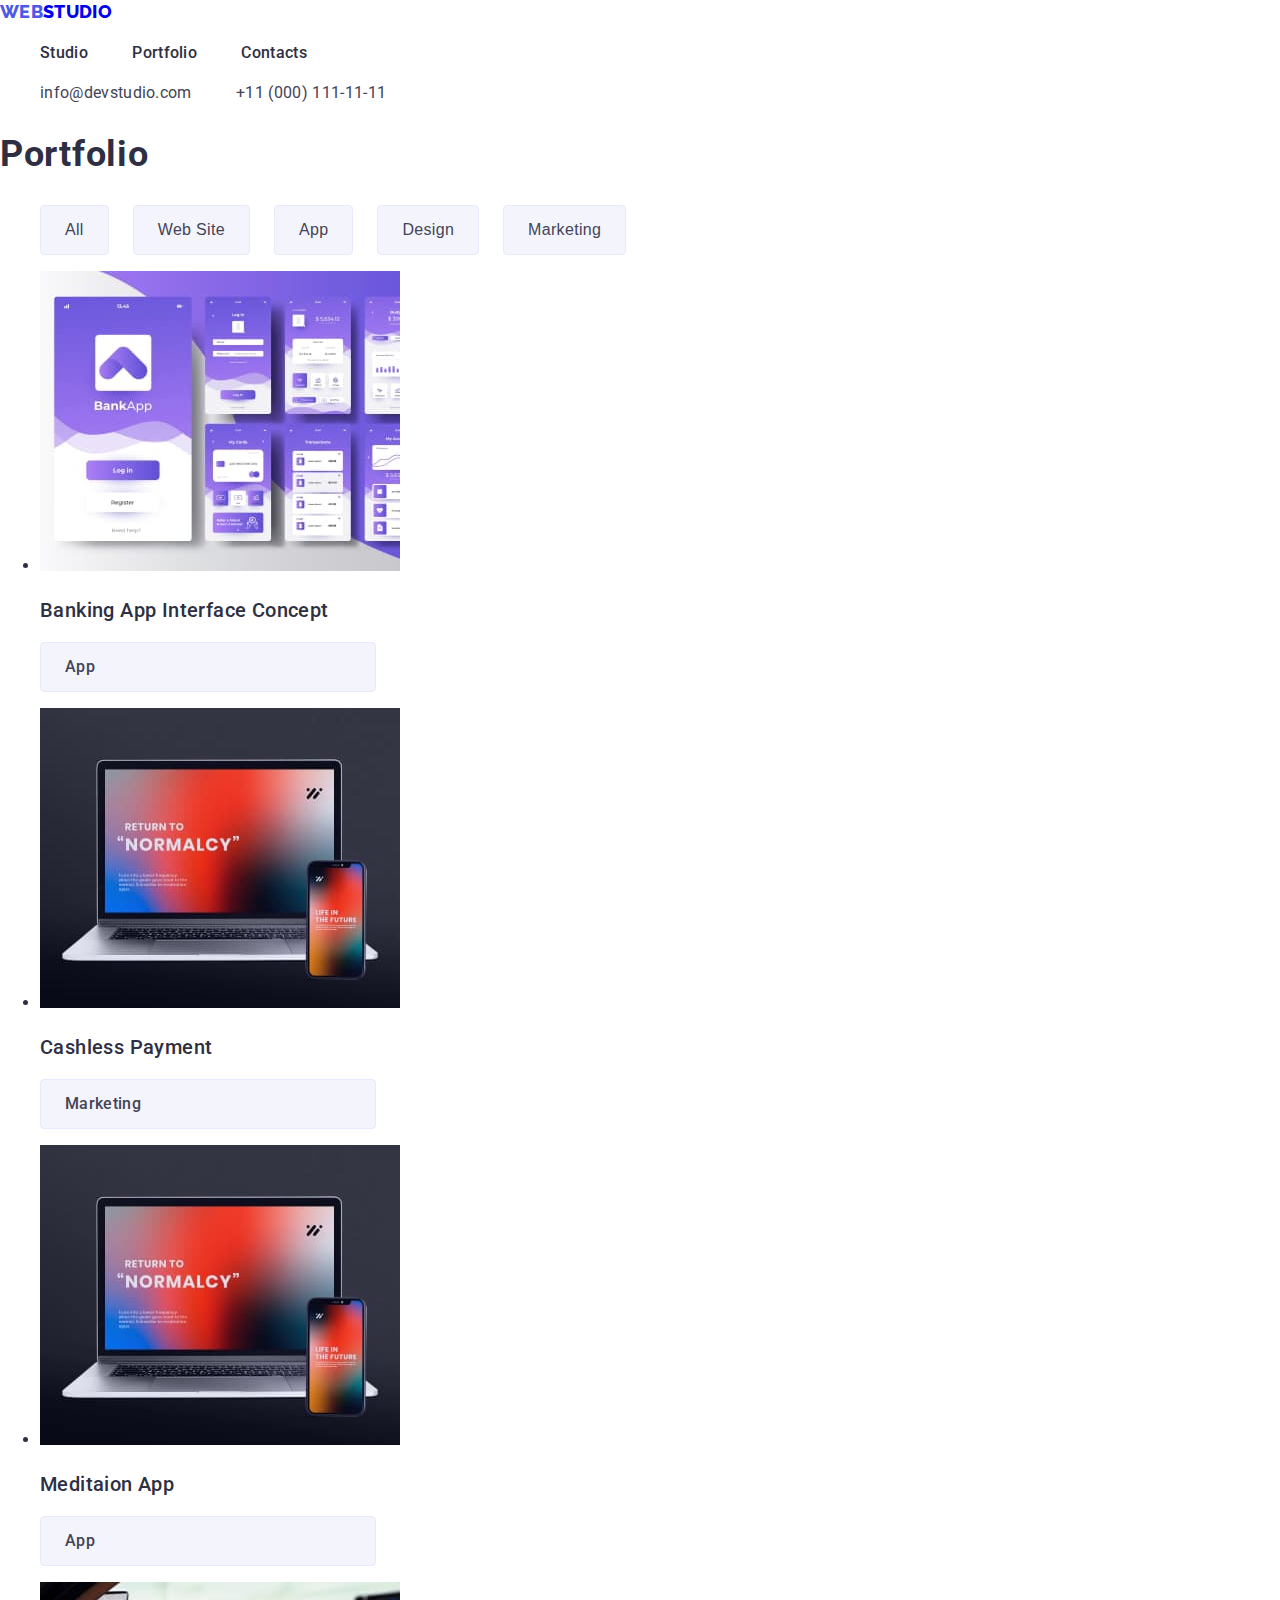
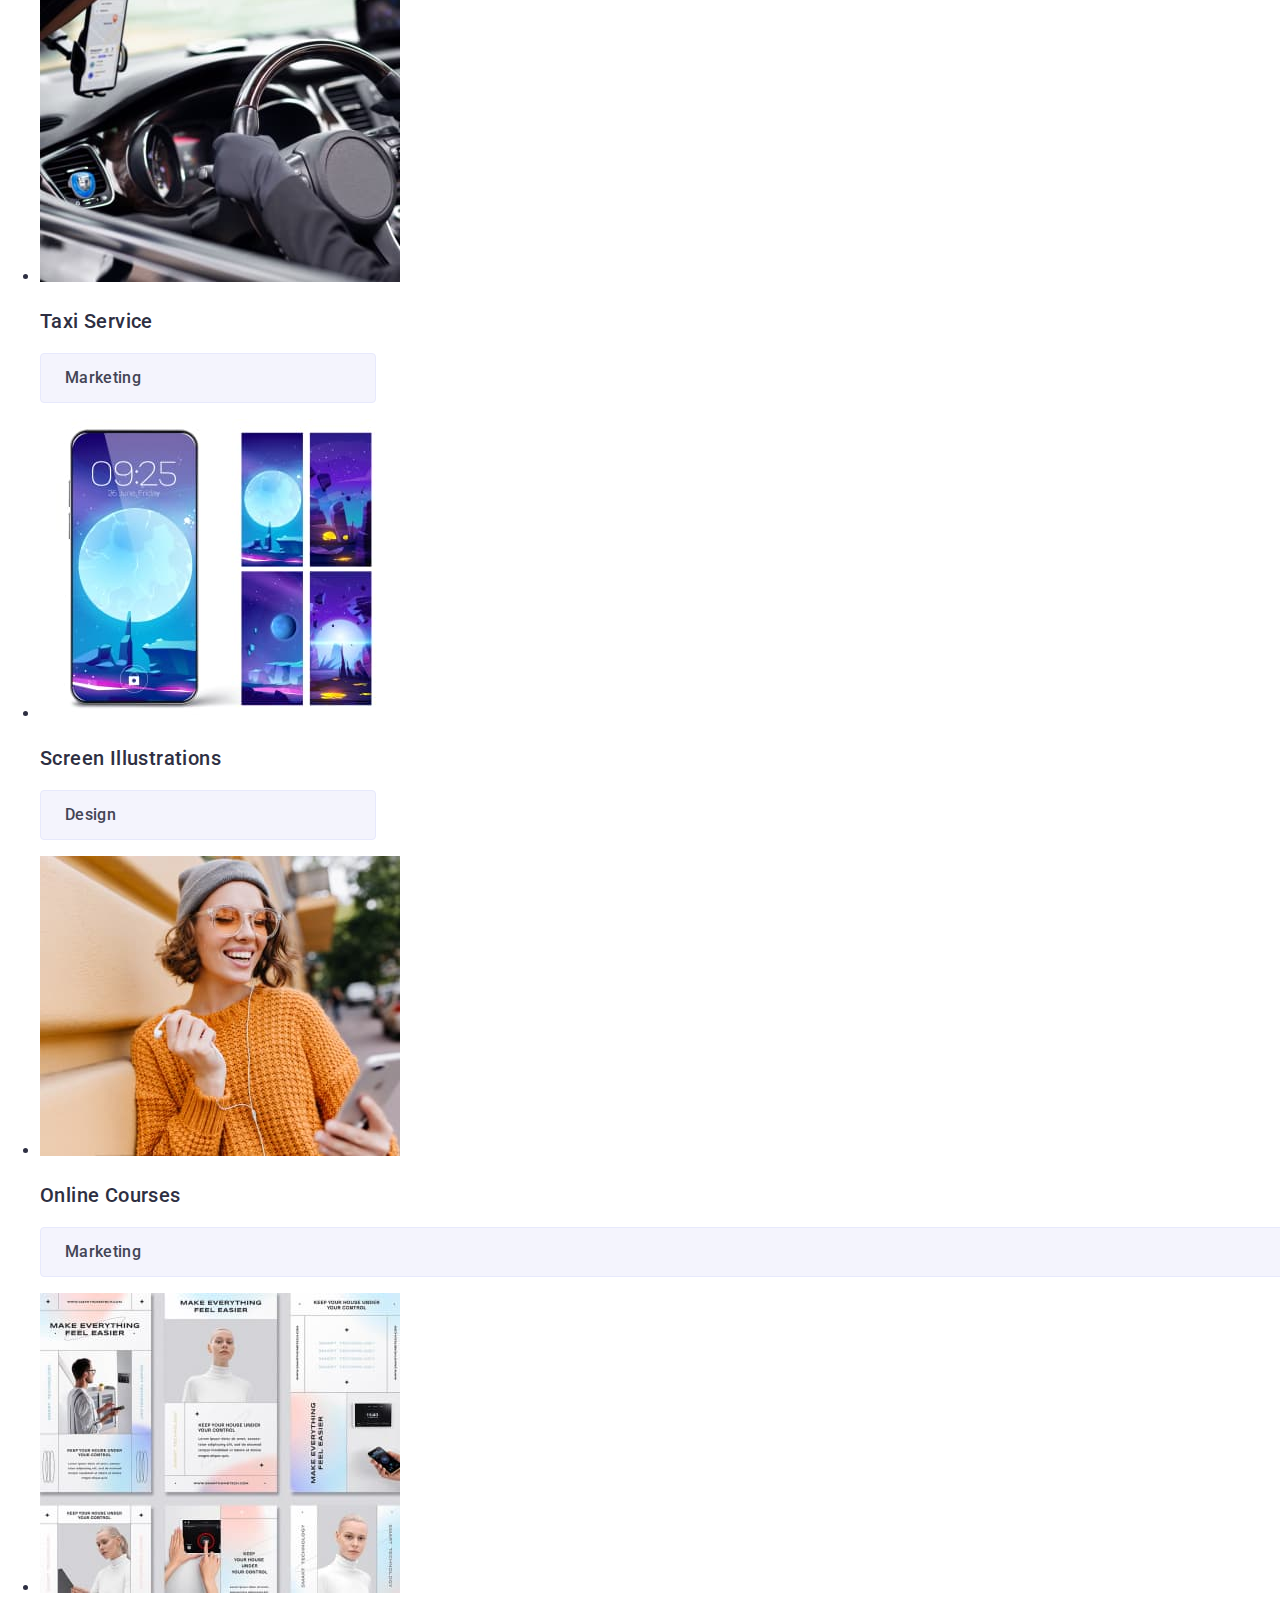
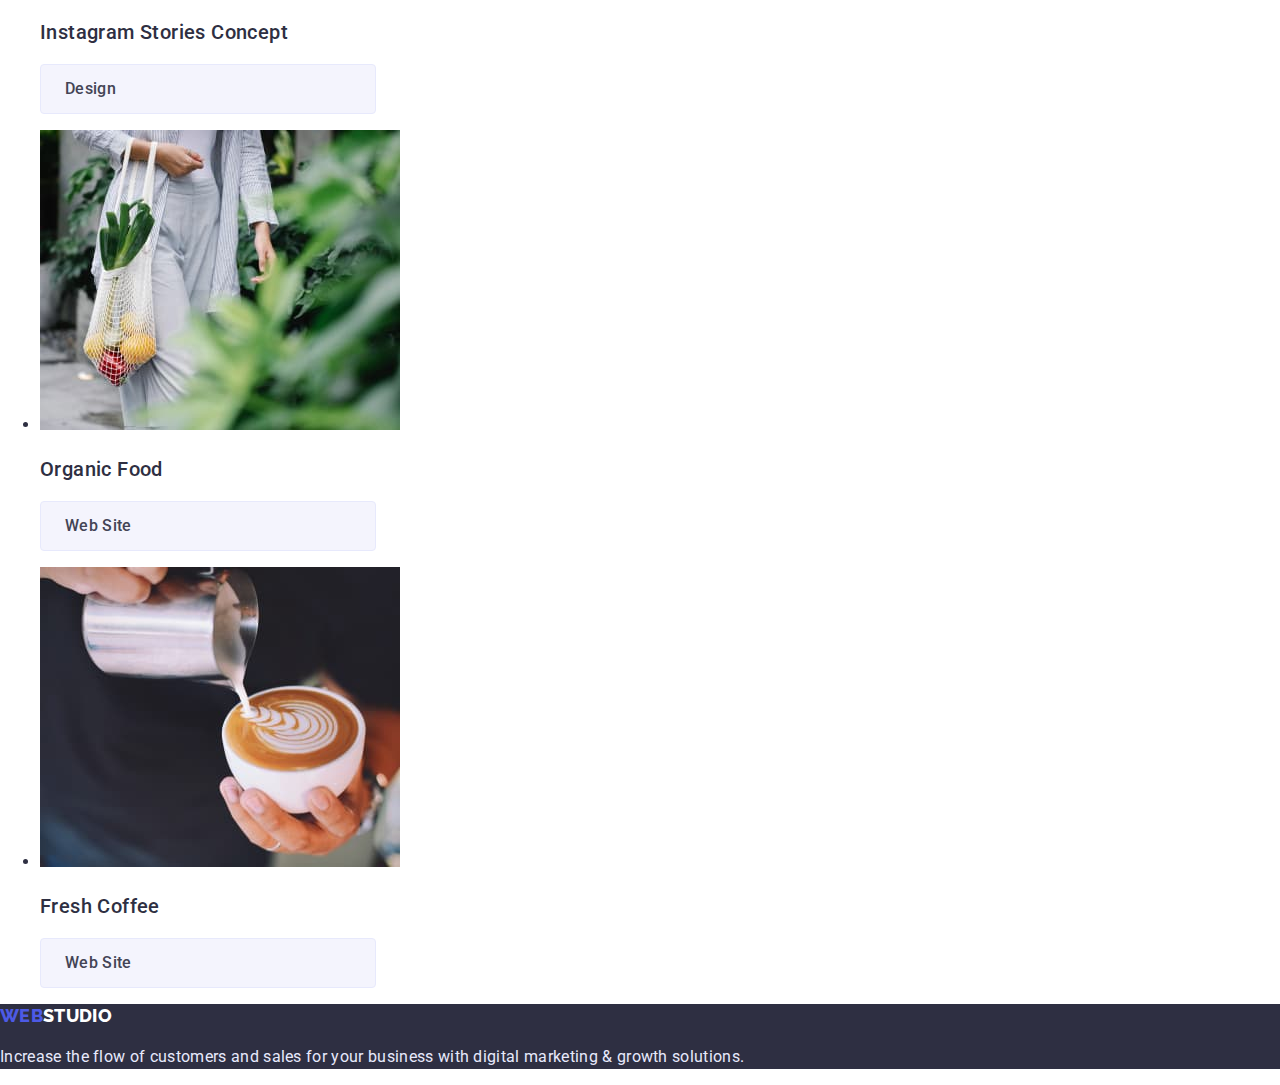
==== portfolio.html @ c9c483e1 "Copies changes from hw2" ====
<!DOCTYPE html>
<html lang="en">
  <head>
    <meta charset="UTF-8" />
    <meta http-equiv="X-UA-Compatible" content="IE=edge" />
    <meta name="viewport" content="width=device-width, initial-scale=1.0" />
    <title>Web Studio Portfolio</title>
    <link rel="stylesheet" href="./css/styles.css" />
    <link rel="preconnect" href="https://fonts.googleapis.com" />
    <link rel="preconnect" href="https://fonts.gstatic.com" crossorigin />
    <link
      href="https://fonts.googleapis.com/css2?family=Raleway:ital,wght@0,800;1,800&family=Roboto:ital,wght@0,400;0,500;0,700;0,900;1,400;1,500;1,700;1,900&display=swap"
      rel="stylesheet"
    />
  </head>
  <body>
    <header>
      <nav class="nav">
        <a href="./index.html" class="logo"
          ><span class="web">Web</span>Studio</a
        >
        <ul class="main-menu">
          <li class="menu-item">
            <a href="./index.html" class="menu-link">Studio</a>
          </li>
          <li class="menu-item">
            <a href="./portfolio.html" class="menu-link">Portfolio</a>
          </li>
          <li class="menu-item"><a href="" class="menu-link">Contacts</a></li>
        </ul>
      </nav>

      <address>
        <ul class="contacts">
          <li class="cont-item">
            <a href="mailto:info@devstudio.com" class="cont-link"
              >info@devstudio.com</a
            >
          </li>
          <li class="cont-item">
            <a href="tel:+110001111111" class="cont-link"
              >+11 (000) 111-11-11</a
            >
          </li>
        </ul>
      </address>
    </header>
    <main>
      <section>
        <h2 class="title2">Portfolio</h2>
        <!--Navigation tabs-->
        <ul class="projects-nav">
          <li class="project-tab"><button type="button" class="project-type">All</button></li>
          <li class="project-tab"><button type="button" class="project-type">Web Site</button></li>
          <li class="project-tab"><button type="button" class="project-type">App</button></li>
          <li class="project-tab"><button type="button" class="project-type">Design</button></li>
          <li class="project-tab"><button type="button" class="project-type">Marketing</button></li>
        </ul>
        <!--Projects grid-->
        <ul class="projects">
          <li class="project-item">
            <img
              src="./images/project1.jpg"
              alt="Banking App Interface Concept"
              width="360"
            />
            <h3 class="title3">Banking App Interface Concept</h3>
            <p class="project-type">App</p>
          </li>
          <li class="project-item">
            <img
              src="./images/project3.jpg"
              alt="Cashless Payment"
              width="360"
            />
            <h3 class="title3">Cashless Payment</h3>
            <p class="project-type">Marketing</p>
          </li>
          <li class="project-item">
            <img src="./images/project3.jpg" alt="Meditaion App" width="360" />
            <h3 class="title3">Meditaion App</h3>
            <p class="project-type">App</p>
          </li>
          <li class="project-item">
            <img src="./images/project4.jpg" alt="Taxi Service" width="360" />
            <h3 class="title3">Taxi Service</h3>
            <p class="project-type">Marketing</p>
          </li>
          <li class="project-item">
            <img
              src="./images/project5.jpg"
              alt="Screen Illustrations"
              width="360"
            />
            <h3 class="title3">Screen Illustrations</h3>
            <p class="project-type">Design</p>
          </li class="project-item">
          <li>
            <img src="./images/project6.jpg" alt="Online Courses" width="360" />
            <h3 class="title3">Online Courses</h3>
            <p class="project-type">Marketing</p>
          </li>
          <li class="project-item">
            <img
              src="./images/project7.jpg"
              alt="Instagram Stories Concept"
              width="360"
            />
            <h3 class="title3">Instagram Stories Concept</h3>
            <p class="project-type">Design</p>
          </li>
          <li class="project-item">
            <img src="./images/project8.jpg" alt="Organic Food" width="360" />
            <h3 class="title3">Organic Food</h3>
            <p class="project-type">Web Site</p>
          </li>
          <li class="project-item">
            <img src="./images/project9.jpg" alt="Fresh Coffee" width="360" />
            <h3 class="title3">Fresh Coffee</h3>
            <p class="project-type">Web Site</p>
          </li>
        </ul>
      </section>

      <!--Our works section-->
    </main>
    <footer class="footer">
      <a href="./index.html" class="logo"><span class="web">Web</span>Studio</a>
      <p>
        Increase the flow of customers and sales for your business with digital
        marketing & growth solutions.
      </p>
    </footer>
  </body>
</html>
---- css/styles.css ----
:root {
  --hero-bg: #2e2f42;
  --primary: #4d5ae5;
  --accent: #e7e9fc;
  --light: #f4f4fd;
  --pressed: #404bbf;
  --text: #434455;
}

body {
  font-family: "Roboto", sans-serif;
  width: 1440px;
  margin: auto;
  padding: 0;
  border: 0;
  color: var(--hero-bg);
  font-size: 16px;
  line-height: 1.5;
  letter-spacing: 0.02em;
}

.logo {
  font-family: "Raleway", sans-serif;
  text-transform: uppercase;
  text-decoration: none;
  font-weight: 800;
  font-size: 18px;
  line-height: 1.33;
}

.web {
  color: var(--primary);
}

.nav > .nav-link {
  color: var(--hero-bg);
}

.title1 {
  font-weight: 700;
  font-size: 56px;
  line-height: 1.07;
  letter-spacing: 0.02em;
}

.title2 {
  font-weight: 700;
  font-size: 36px;
  line-height: 1.11;
  letter-spacing: 0.02em;
  text-transform: capitalize;
}

.title3 {
  font-weight: 500;
  font-size: 20px;
  line-height: 1.2;
  letter-spacing: 0.02em;
}

.menu-item {
  display: inline-flex;
  font-weight: 500;
  font-size: 16px;
  line-height: 1.5;
  letter-spacing: 0.02em;
  padding-right: 40px;
}

.menu-link {
  text-decoration: none;
  color: var(--hero-bg);
}

.menu-link:hover,
.menu-link:focus {
  color: var(--pressed);
}

.cont-item {
  display: inline-flex;
  font-size: 16px;
  line-height: 1.5;
  letter-spacing: 0.02em;
  color: var(--text);
  text-decoration: none;
  padding-right: 40px;
}

.cont-link {
  text-decoration: none;
  color: var(--text);
  font-style: normal;
}

.cont-link:hover,
.cont-link:focus {
  color: var(--pressed);
}

.hero {
  width: 1440px;
  height: 600px;
  background-color: var(--hero-bg);
  top: 72px;
}

.hero > .title1 {
  color: white;
  text-align: center;
}

.hero-cta {
  width: 169px;
  height: 56px;
  background-color: var(--primary);
  box-shadow: 0px 4px 4px rgba(0, 0, 0, 0.15);
  border-radius: 4px;
  border: 0;
  color: #fff;
  font-weight: 500;
  font-size: 16px;
  line-height: 1.5;
  margin-left: 45%;
  cursor: pointer;
}

.hero-cta:hover,
.hero-cta:focus {
  background-color: var(--pressed);
}

.projects-nav {
  display: flex;
}

.project-type {
  cursor: pointer;
  background-color: var(--light);
  margin-right: 24px;
  padding: 12px 24px 12px 24px;
  border: 1px solid var(--accent);
  border-radius: 4px;
  color: var(--primary);
  font-weight: 500;
  font-size: 16px;
  line-height: 1.5;
  display: flex;
  letter-spacing: 0.04em;
  font-style: normal;
}

.project-tab {
  list-style: none;
}

.project-type:hover {
  background: var(--primary);
  box-shadow: 0px 3px 1px rgba(0, 0, 0, 0.1), 0px 2px 1px rgba(0, 0, 0, 0.08),
    0px 2px 2px rgba(0, 0, 0, 0.12);
  color: #fff;
  border: 1px solid var(--primary);
  font-weight: 500;
  font-style: normal;
}

.project-item {
  width: 360px;
}

.team {
  background-color: var(--light);
}

.footer {
  background-color: var(--hero-bg);
  font-size: 16px;
  line-height: 1.5;
  letter-spacing: 0.02em;
  color: var(--accent);
}

.footer > .logo {
  color: #fff;
}

.feature-text,
.project-type {
  font-size: 16px;
  line-height: 1.5;
  letter-spacing: 0.02em;
  color: var(--text);
}
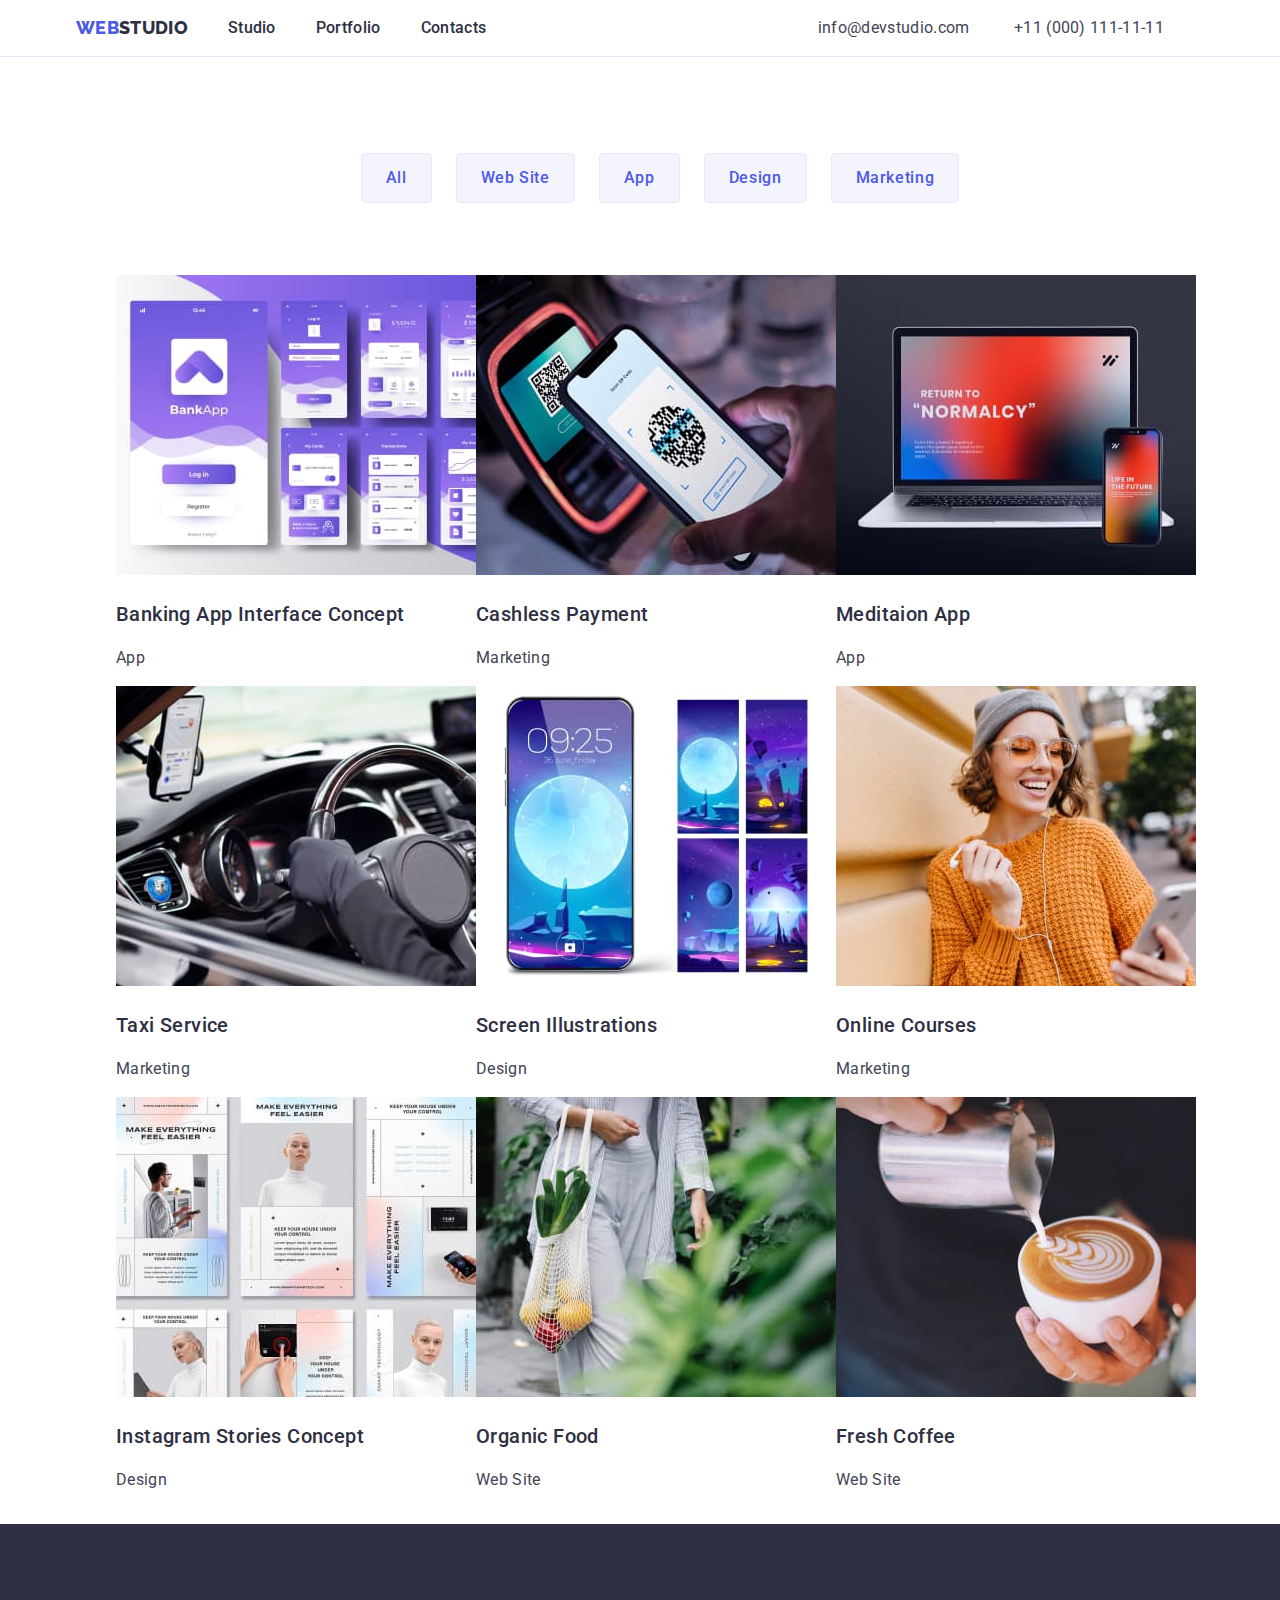
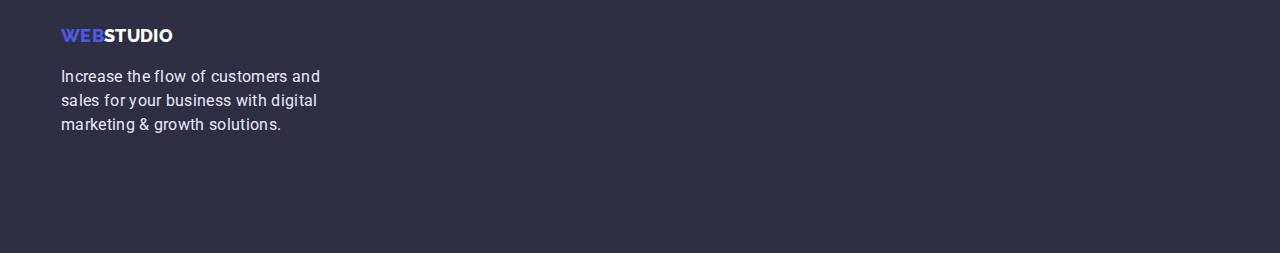
==== commit 96251552: "Adds flex grids and blocks styles" ====
--- a/portfolio.html
+++ b/portfolio.html
@@ -4,57 +4,73 @@
     <meta charset="UTF-8" />
     <meta http-equiv="X-UA-Compatible" content="IE=edge" />
     <meta name="viewport" content="width=device-width, initial-scale=1.0" />
-    <title>Web Studio Portfolio</title>
-    <link rel="stylesheet" href="./css/styles.css" />
+    <title>Web Studio</title>
     <link rel="preconnect" href="https://fonts.googleapis.com" />
     <link rel="preconnect" href="https://fonts.gstatic.com" crossorigin />
     <link
       href="https://fonts.googleapis.com/css2?family=Raleway:ital,wght@0,800;1,800&family=Roboto:ital,wght@0,400;0,500;0,700;0,900;1,400;1,500;1,700;1,900&display=swap"
       rel="stylesheet"
     />
+    <link
+      rel="stylesheet"
+      href="https://cdnjs.cloudflare.com/ajax/libs/modern-normalize/1.0.0/modern-normalize.min.css"
+    />
+    <link rel="stylesheet" href="./css/styles.css" />
   </head>
   <body>
-    <header>
-      <nav class="nav">
-        <a href="./index.html" class="logo"
-          ><span class="web">Web</span>Studio</a
-        >
-        <ul class="main-menu">
-          <li class="menu-item">
-            <a href="./index.html" class="menu-link">Studio</a>
-          </li>
-          <li class="menu-item">
-            <a href="./portfolio.html" class="menu-link">Portfolio</a>
-          </li>
-          <li class="menu-item"><a href="" class="menu-link">Contacts</a></li>
-        </ul>
-      </nav>
+    <header class="header">
+      <div class="wrapper">
+        <nav class="nav">
+          <a href="./index.html" class="logo"
+            ><span class="web">Web</span>Studio</a
+          >
+          <ul class="main-menu">
+            <li class="menu-item">
+              <a href="./index.html" class="menu-link">Studio</a>
+            </li>
+            <li class="menu-item">
+              <a href="./portfolio.html" class="menu-link">Portfolio</a>
+            </li>
+            <li class="menu-item"><a href="" class="menu-link">Contacts</a></li>
+          </ul>
+        </nav>
 
-      <address>
-        <ul class="contacts">
-          <li class="cont-item">
-            <a href="mailto:info@devstudio.com" class="cont-link"
-              >info@devstudio.com</a
-            >
-          </li>
-          <li class="cont-item">
-            <a href="tel:+110001111111" class="cont-link"
-              >+11 (000) 111-11-11</a
-            >
-          </li>
-        </ul>
-      </address>
+        <address>
+          <ul class="contacts">
+            <li class="cont-item">
+              <a href="mailto:info@devstudio.com" class="cont-link"
+                >info@devstudio.com</a
+              >
+            </li>
+            <li class="cont-item">
+              <a href="tel:+110001111111" class="cont-link"
+                >+11 (000) 111-11-11</a
+              >
+            </li>
+          </ul>
+        </address>
+      </div>
     </header>
     <main>
-      <section>
-        <h2 class="title2">Portfolio</h2>
+      <section class="wrapper">
+        <h1 class="title1 hidden">Portfolio</h1>
         <!--Navigation tabs-->
         <ul class="projects-nav">
-          <li class="project-tab"><button type="button" class="project-type">All</button></li>
-          <li class="project-tab"><button type="button" class="project-type">Web Site</button></li>
-          <li class="project-tab"><button type="button" class="project-type">App</button></li>
-          <li class="project-tab"><button type="button" class="project-type">Design</button></li>
-          <li class="project-tab"><button type="button" class="project-type">Marketing</button></li>
+          <li class="project-tab">
+            <button type="button" class="project-type">All</button>
+          </li>
+          <li class="project-tab">
+            <button type="button" class="project-type">Web Site</button>
+          </li>
+          <li class="project-tab">
+            <button type="button" class="project-type">App</button>
+          </li>
+          <li class="project-tab">
+            <button type="button" class="project-type">Design</button>
+          </li>
+          <li class="project-tab">
+            <button type="button" class="project-type">Marketing</button>
+          </li>
         </ul>
         <!--Projects grid-->
         <ul class="projects">
@@ -65,26 +81,26 @@
               width="360"
             />
             <h3 class="title3">Banking App Interface Concept</h3>
-            <p class="project-type">App</p>
+            <p class="project-item-type">App</p>
           </li>
           <li class="project-item">
             <img
-              src="./images/project3.jpg"
+              src="./images/project2.jpg"
               alt="Cashless Payment"
               width="360"
             />
             <h3 class="title3">Cashless Payment</h3>
-            <p class="project-type">Marketing</p>
+            <p class="project-item-type">Marketing</p>
           </li>
           <li class="project-item">
             <img src="./images/project3.jpg" alt="Meditaion App" width="360" />
             <h3 class="title3">Meditaion App</h3>
-            <p class="project-type">App</p>
+            <p class="project-item-type">App</p>
           </li>
           <li class="project-item">
             <img src="./images/project4.jpg" alt="Taxi Service" width="360" />
             <h3 class="title3">Taxi Service</h3>
-            <p class="project-type">Marketing</p>
+            <p class="project-item-type">Marketing</p>
           </li>
           <li class="project-item">
             <img
@@ -93,12 +109,12 @@
               width="360"
             />
             <h3 class="title3">Screen Illustrations</h3>
-            <p class="project-type">Design</p>
-          </li class="project-item">
-          <li>
+            <p class="project-item-type">Design</p>
+          </li>
+          <li class="project-item">
             <img src="./images/project6.jpg" alt="Online Courses" width="360" />
             <h3 class="title3">Online Courses</h3>
-            <p class="project-type">Marketing</p>
+            <p class="project-item-type">Marketing</p>
           </li>
           <li class="project-item">
             <img
@@ -107,17 +123,17 @@
               width="360"
             />
             <h3 class="title3">Instagram Stories Concept</h3>
-            <p class="project-type">Design</p>
+            <p class="project-item-type">Design</p>
           </li>
           <li class="project-item">
             <img src="./images/project8.jpg" alt="Organic Food" width="360" />
             <h3 class="title3">Organic Food</h3>
-            <p class="project-type">Web Site</p>
+            <p class="project-item-type">Web Site</p>
           </li>
           <li class="project-item">
             <img src="./images/project9.jpg" alt="Fresh Coffee" width="360" />
             <h3 class="title3">Fresh Coffee</h3>
-            <p class="project-type">Web Site</p>
+            <p class="project-item-type">Web Site</p>
           </li>
         </ul>
       </section>
@@ -125,11 +141,15 @@
       <!--Our works section-->
     </main>
     <footer class="footer">
-      <a href="./index.html" class="logo"><span class="web">Web</span>Studio</a>
-      <p>
-        Increase the flow of customers and sales for your business with digital
-        marketing & growth solutions.
-      </p>
+      <div class="wrapper">
+        <a href="./index.html" class="logo"
+          ><span class="web">Web</span>Studio</a
+        >
+        <p class="footer-text">
+          Increase the flow of customers and sales for your business with
+          digital marketing & growth solutions.
+        </p>
+      </div>
     </footer>
   </body>
 </html>
--- a/css/styles.css
+++ b/css/styles.css
@@ -9,14 +9,19 @@
 
 body {
   font-family: "Roboto", sans-serif;
-  width: 1440px;
+  font-size: 16px;
+  line-height: 1.5;
+  letter-spacing: 0.02em;
   margin: auto;
   padding: 0;
   border: 0;
   color: var(--hero-bg);
-  font-size: 16px;
-  line-height: 1.5;
-  letter-spacing: 0.02em;
+}
+
+.wrapper {
+  width: 1158px;
+  margin: 0 auto;
+  padding: 0 15px;
 }
 
 .logo {
@@ -26,10 +31,22 @@
   font-weight: 800;
   font-size: 18px;
   line-height: 1.33;
+  color: var(--hero-bg);
 }
 
 .web {
   color: var(--primary);
+}
+
+.header {
+  border-bottom: 1px solid #e7e9fc;
+}
+
+.header .wrapper,
+.nav {
+  display: flex;
+  align-items: center;
+  justify-content: space-between;
 }
 
 .nav > .nav-link {
@@ -58,8 +75,12 @@
   letter-spacing: 0.02em;
 }
 
+.main-menu {
+  display: flex;
+  list-style: none;
+}
+
 .menu-item {
-  display: inline-flex;
   font-weight: 500;
   font-size: 16px;
   line-height: 1.5;
@@ -99,7 +120,8 @@
 }
 
 .hero {
-  width: 1440px;
+  display: block;
+  width: 100%;
   height: 600px;
   background-color: var(--hero-bg);
   top: 72px;
@@ -111,17 +133,18 @@
 }
 
 .hero-cta {
-  width: 169px;
-  height: 56px;
+  padding: 16px 32px;
   background-color: var(--primary);
   box-shadow: 0px 4px 4px rgba(0, 0, 0, 0.15);
   border-radius: 4px;
   border: 0;
   color: #fff;
-  font-weight: 500;
-  font-size: 16px;
-  line-height: 1.5;
-  margin-left: 45%;
+  font-family: "Roboto", sans-serif;
+  font-weight: 500;
+  font-size: 16px;
+  line-height: 1.5;
+  display: block;
+  margin: 0 auto;
   cursor: pointer;
 }
 
@@ -130,15 +153,32 @@
   background-color: var(--pressed);
 }
 
+.benefits-grid,
+.works-grid,
+.team-grid {
+  display: flex;
+  list-style: none;
+  justify-content: space-between;
+  margin: 0;
+  align-content: flex-start;
+}
+
+.projects {
+  display: flex;
+  flex-wrap: wrap;
+}
+
 .projects-nav {
   display: flex;
+  justify-content: center;
+  margin-top: 96px;
+  margin-bottom: 72px;
 }
 
 .project-type {
   cursor: pointer;
   background-color: var(--light);
-  margin-right: 24px;
-  padding: 12px 24px 12px 24px;
+  padding: 12px 24px;
   border: 1px solid var(--accent);
   border-radius: 4px;
   color: var(--primary);
@@ -148,10 +188,16 @@
   display: flex;
   letter-spacing: 0.04em;
   font-style: normal;
+  font-family: "Roboto", sans-serif;
 }
 
 .project-tab {
   list-style: none;
+  margin-right: 24px;
+}
+
+.project-tab:last-child {
+  margin-right: 0;
 }
 
 .project-type:hover {
@@ -165,7 +211,8 @@
 }
 
 .project-item {
-  width: 360px;
+  flex-basis: calc((100%-2 * 24) / 3);
+  list-style: none;
 }
 
 .team {
@@ -178,16 +225,29 @@
   line-height: 1.5;
   letter-spacing: 0.02em;
   color: var(--accent);
-}
-
-.footer > .logo {
+  min-height: 310px;
+}
+
+.footer .wrapper {
+  padding: 100px 0;
+}
+
+.footer .logo {
   color: #fff;
 }
 
+.footer-text {
+  width: 264px;
+}
+
 .feature-text,
-.project-type {
+.project-item-type {
   font-size: 16px;
   line-height: 1.5;
   letter-spacing: 0.02em;
   color: var(--text);
 }
+
+.hidden {
+  display: none;
+}
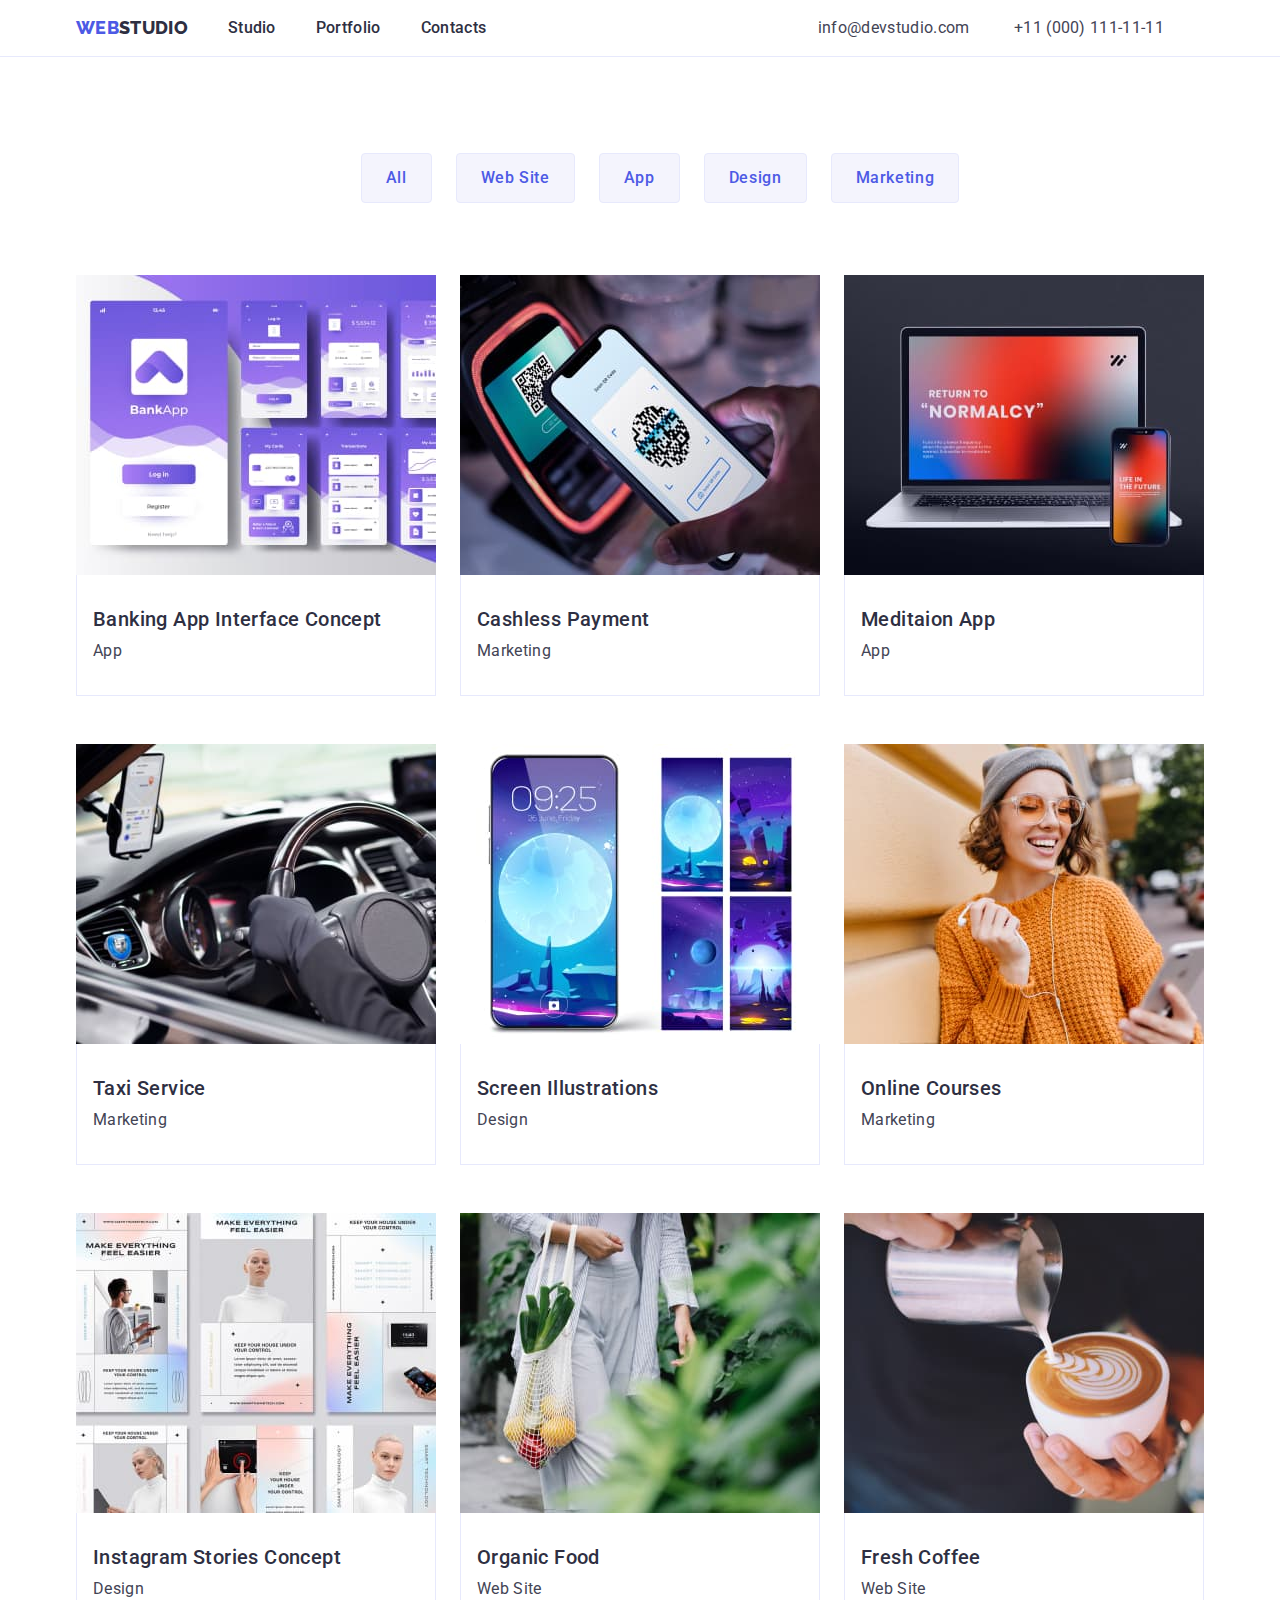
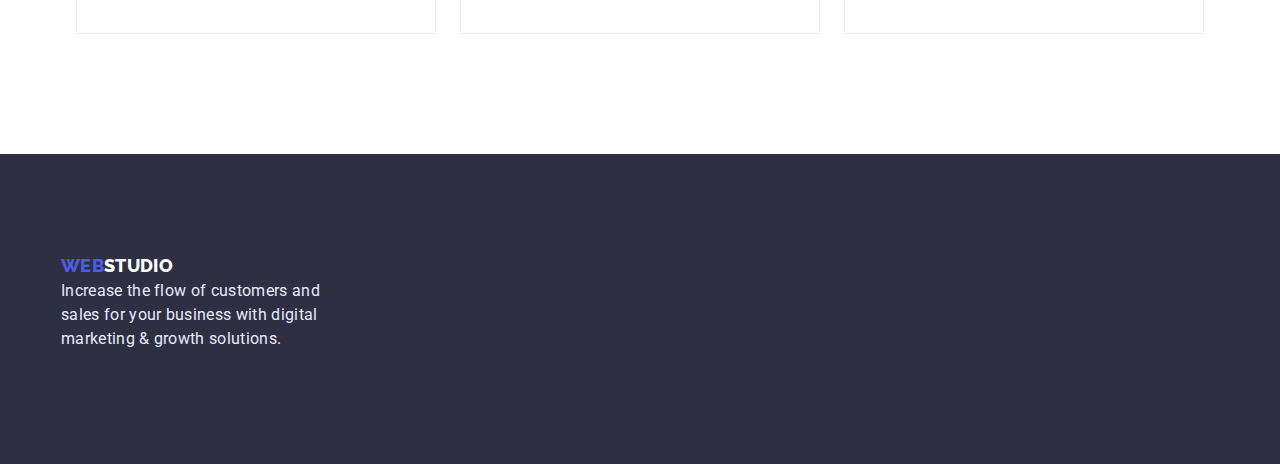
==== commit 35ede8ca: "Updates portfolio page" ====
--- a/portfolio.html
+++ b/portfolio.html
@@ -75,65 +75,147 @@
         <!--Projects grid-->
         <ul class="projects">
           <li class="project-item">
-            <img
-              src="./images/project1.jpg"
-              alt="Banking App Interface Concept"
-              width="360"
-            />
-            <h3 class="title3">Banking App Interface Concept</h3>
-            <p class="project-item-type">App</p>
-          </li>
-          <li class="project-item">
-            <img
-              src="./images/project2.jpg"
-              alt="Cashless Payment"
-              width="360"
-            />
-            <h3 class="title3">Cashless Payment</h3>
-            <p class="project-item-type">Marketing</p>
-          </li>
-          <li class="project-item">
-            <img src="./images/project3.jpg" alt="Meditaion App" width="360" />
-            <h3 class="title3">Meditaion App</h3>
-            <p class="project-item-type">App</p>
-          </li>
-          <li class="project-item">
-            <img src="./images/project4.jpg" alt="Taxi Service" width="360" />
-            <h3 class="title3">Taxi Service</h3>
-            <p class="project-item-type">Marketing</p>
-          </li>
-          <li class="project-item">
-            <img
-              src="./images/project5.jpg"
-              alt="Screen Illustrations"
-              width="360"
-            />
-            <h3 class="title3">Screen Illustrations</h3>
-            <p class="project-item-type">Design</p>
-          </li>
-          <li class="project-item">
-            <img src="./images/project6.jpg" alt="Online Courses" width="360" />
-            <h3 class="title3">Online Courses</h3>
-            <p class="project-item-type">Marketing</p>
-          </li>
-          <li class="project-item">
-            <img
-              src="./images/project7.jpg"
-              alt="Instagram Stories Concept"
-              width="360"
-            />
-            <h3 class="title3">Instagram Stories Concept</h3>
-            <p class="project-item-type">Design</p>
-          </li>
-          <li class="project-item">
-            <img src="./images/project8.jpg" alt="Organic Food" width="360" />
-            <h3 class="title3">Organic Food</h3>
-            <p class="project-item-type">Web Site</p>
-          </li>
-          <li class="project-item">
-            <img src="./images/project9.jpg" alt="Fresh Coffee" width="360" />
-            <h3 class="title3">Fresh Coffee</h3>
-            <p class="project-item-type">Web Site</p>
+            <article class="card">
+              <div class="card-img">
+                <img
+                  src="./images/project1.jpg"
+                  alt="Banking App Interface Concept"
+                  width="360"
+                />
+              </div>
+              <div class="card-content">
+                <h3 class="card-title">Banking App Interface Concept</h3>
+                <p class="project-item-type">App</p>
+              </div>
+            </article>
+          </li>
+
+          <li class="project-item">
+            <article class="card">
+              <div class="card-img">
+                <img
+                  src="./images/project2.jpg"
+                  alt="Cashless Payment"
+                  width="360"
+                />
+              </div>
+              <div class="card-content">
+                <h3 class="card-title">Cashless Payment</h3>
+                <p class="project-item-type">Marketing</p>
+              </div>
+            </article>
+          </li>
+
+          <li class="project-item">
+            <article class="card">
+              <div class="card-img">
+                <img
+                  src="./images/project3.jpg"
+                  alt="Meditaion App"
+                  width="360"
+                />
+              </div>
+              <div class="card-content">
+                <h3 class="card-title">Meditaion App</h3>
+                <p class="project-item-type">App</p>
+              </div>
+            </article>
+          </li>
+
+          <li class="project-item">
+            <article class="card">
+              <div class="card-img">
+                <img
+                  src="./images/project4.jpg"
+                  alt="Taxi Service"
+                  width="360"
+                />
+              </div>
+              <div class="card-content">
+                <h3 class="card-title">Taxi Service</h3>
+                <p class="project-item-type">Marketing</p>
+              </div>
+            </article>
+          </li>
+
+          <li class="project-item">
+            <article class="card">
+              <div class="card-img">
+                <img
+                  src="./images/project5.jpg"
+                  alt="Screen Illustrations"
+                  width="360"
+                />
+              </div>
+              <div class="card-content">
+                <h3 class="card-title">Screen Illustrations</h3>
+                <p class="project-item-type">Design</p>
+              </div>
+            </article>
+          </li>
+
+          <li class="project-item">
+            <article class="card">
+              <div class="card-img">
+                <img
+                  src="./images/project6.jpg"
+                  alt="Online Courses"
+                  width="360"
+                />
+              </div>
+              <div class="card-content">
+                <h3 class="card-title">Online Courses</h3>
+                <p class="project-item-type">Marketing</p>
+              </div>
+            </article>
+          </li>
+
+          <li class="project-item">
+            <article class="card">
+              <div class="card-img">
+                <img
+                  src="./images/project7.jpg"
+                  alt="Instagram Stories Concept"
+                  width="360"
+                />
+              </div>
+              <div class="card-content">
+                <h3 class="card-title">Instagram Stories Concept</h3>
+                <p class="project-item-type">Design</p>
+              </div>
+            </article>
+          </li>
+
+          <li class="project-item">
+            <article class="card">
+              <div class="card-img">
+                <img
+                  src="./images/project8.jpg"
+                  alt="Organic Food"
+                  width="360"
+                />
+              </div>
+              <div class="card-content">
+                <h3 class="card-title">Organic Food</h3>
+                <p class="project-item-type">Web Site</p>
+              </div>
+            </article>
+          </li>
+
+          <li class="project-item">
+            <article class="card">
+              <div class="card-img">
+                <img
+                  src="./images/project9.jpg"
+                  alt="Fresh Coffee"
+                  width="360"
+                />
+              </div>
+              <div class="card-content">
+                <h3 class="card-title">Fresh Coffee</h3>
+                <p class="project-item-type">Web Site</p>
+              </div>
+            </article>
           </li>
         </ul>
       </section>
--- a/css/styles.css
+++ b/css/styles.css
@@ -5,6 +5,8 @@
   --light: #f4f4fd;
   --pressed: #404bbf;
   --text: #434455;
+  --horizontal-gap: 24px;
+  --vertical-gap: 48px;
 }
 
 body {
@@ -16,6 +18,22 @@
   padding: 0;
   border: 0;
   color: var(--hero-bg);
+}
+
+h1,
+h2,
+h3,
+h4,
+h5,
+h6,
+p {
+  margin: 0;
+}
+
+img {
+  display: block;
+  width: 100%;
+  height: auto;
 }
 
 .wrapper {
@@ -68,7 +86,8 @@
   text-transform: capitalize;
 }
 
-.title3 {
+.title3,
+.card-title {
   font-weight: 500;
   font-size: 20px;
   line-height: 1.2;
@@ -130,6 +149,7 @@
 .hero > .title1 {
   color: white;
   text-align: center;
+  padding-top: 188px;
 }
 
 .hero-cta {
@@ -164,8 +184,20 @@
 }
 
 .projects {
+  padding: 0;
+  margin: 0;
+  list-style: none;
   display: flex;
   flex-wrap: wrap;
+  margin-left: calc(-1 * var(--horizontal-gap));
+  margin-top: calc(-1 * var(--vertical-gap));
+}
+
+.projects > .project-item {
+  flex-basis: calc((100% / 3 - var(--horizontal-gap)));
+  list-style: none;
+  margin-left: var(--horizontal-gap);
+  margin-top: var(--vertical-gap);
 }
 
 .projects-nav {
@@ -210,9 +242,15 @@
   font-style: normal;
 }
 
-.project-item {
-  flex-basis: calc((100%-2 * 24) / 3);
-  list-style: none;
+.card-content {
+  padding: 32px 16px;
+  border-left: 1px solid #e7e9fc;
+  border-right: 1px solid #e7e9fc;
+  border-bottom: 1px solid #e7e9fc;
+}
+
+.project-item-type {
+  margin-top: 8px;
 }
 
 .team {
@@ -226,6 +264,7 @@
   letter-spacing: 0.02em;
   color: var(--accent);
   min-height: 310px;
+  margin-top: 120px;
 }
 
 .footer .wrapper {
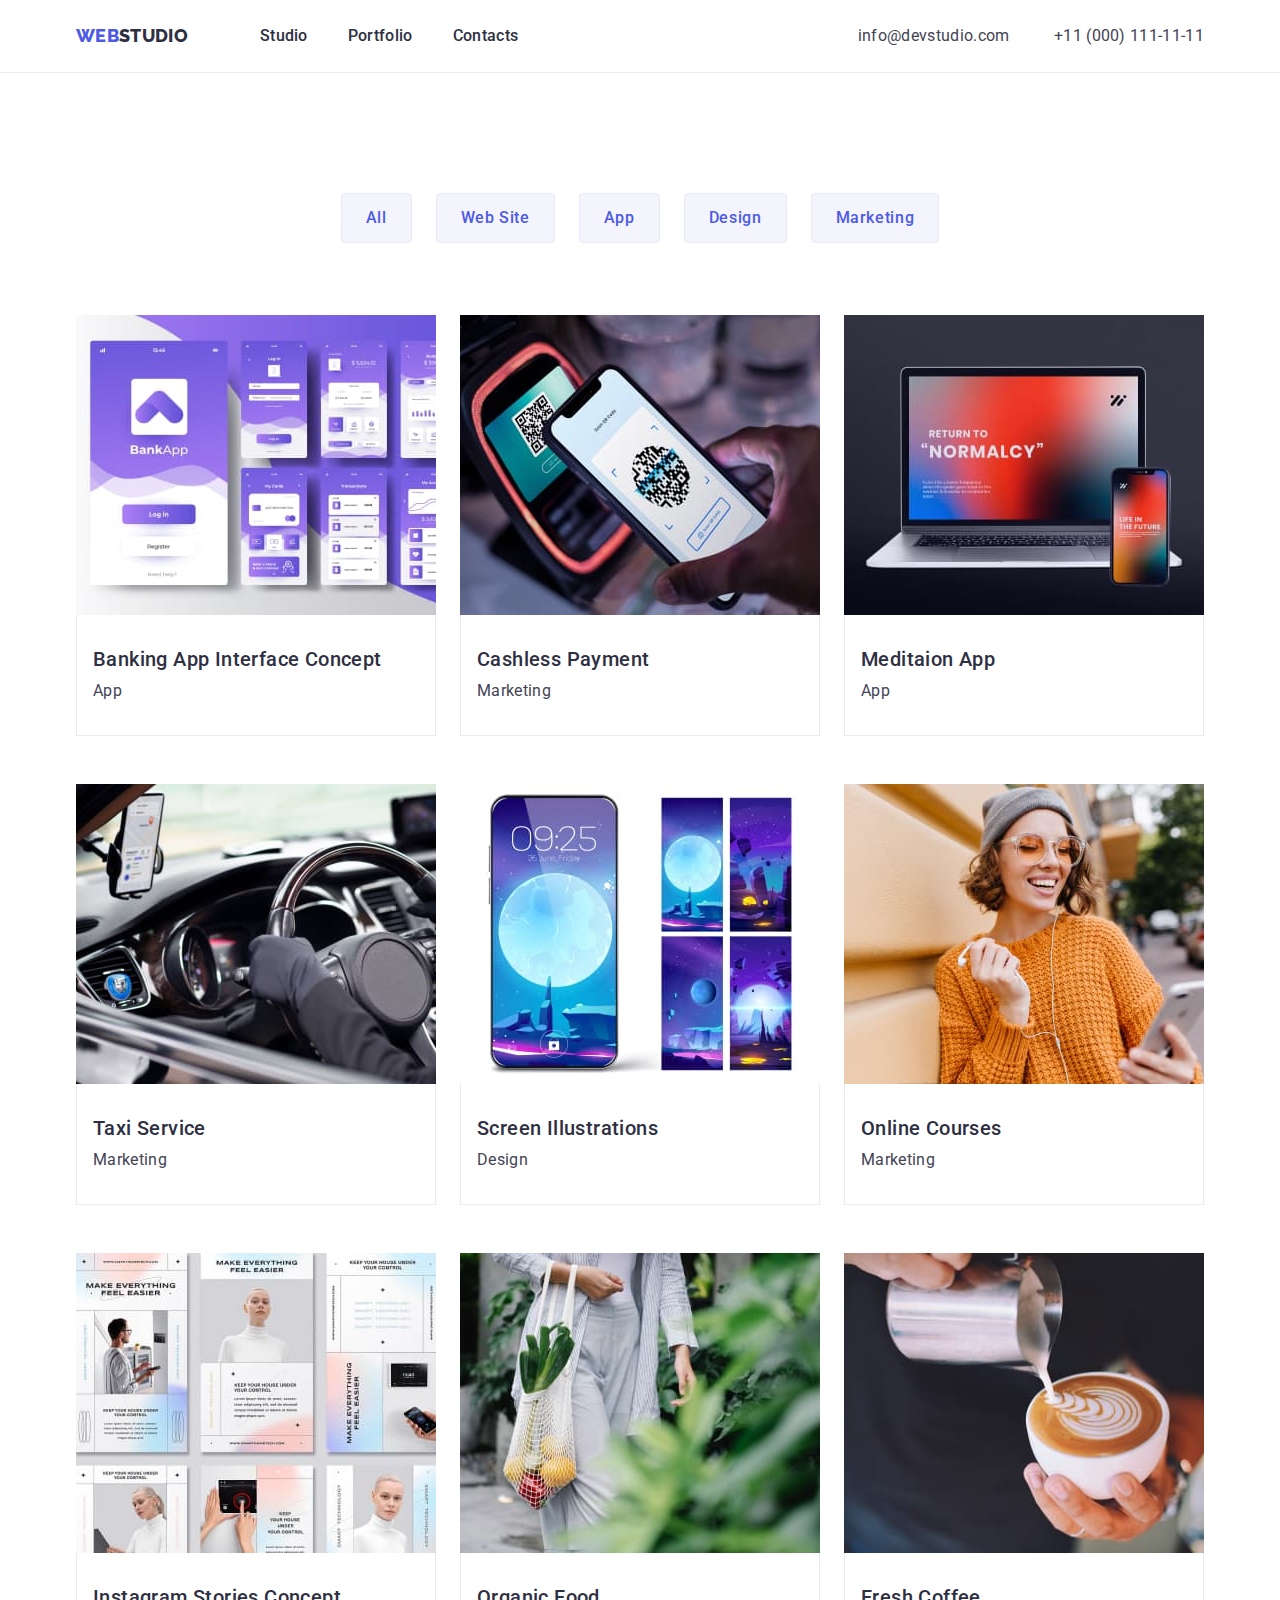
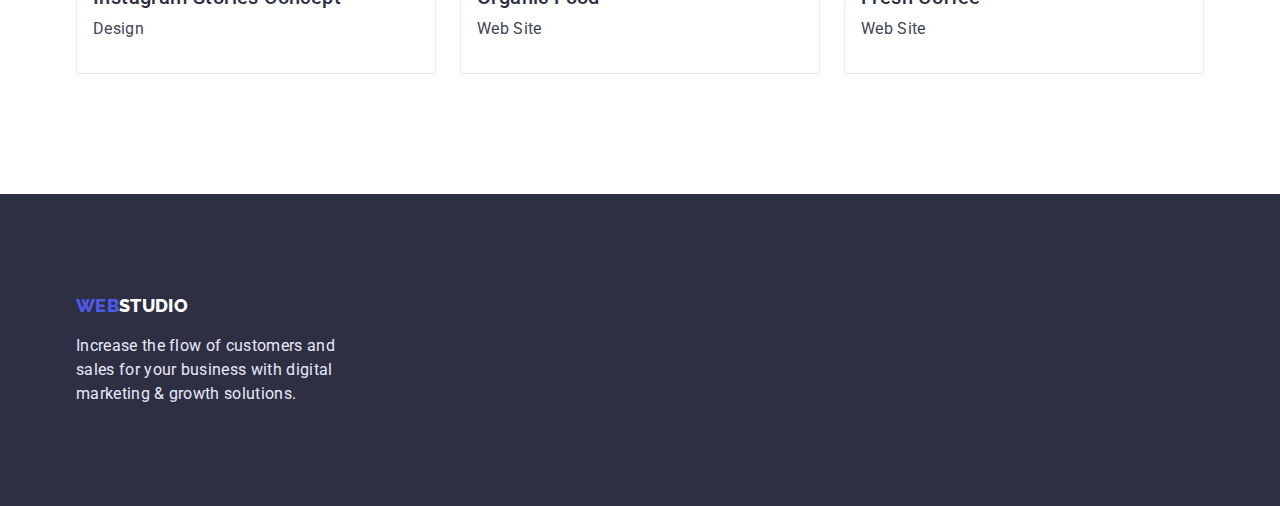
==== commit 5f7a536f: "Edits after mentor's review" ====
--- a/portfolio.html
+++ b/portfolio.html
@@ -19,7 +19,7 @@
   </head>
   <body>
     <header class="header">
-      <div class="wrapper">
+      <div class="container">
         <nav class="nav">
           <a href="./index.html" class="logo"
             ><span class="web">Web</span>Studio</a
@@ -52,7 +52,7 @@
       </div>
     </header>
     <main>
-      <section class="wrapper">
+      <section class="container section">
         <h1 class="title1 hidden">Portfolio</h1>
         <!--Navigation tabs-->
         <ul class="projects-nav">
@@ -223,7 +223,7 @@
       <!--Our works section-->
     </main>
     <footer class="footer">
-      <div class="wrapper">
+      <div class="container">
         <a href="./index.html" class="logo"
           ><span class="web">Web</span>Studio</a
         >
--- a/css/styles.css
+++ b/css/styles.css
@@ -7,6 +7,7 @@
   --text: #434455;
   --horizontal-gap: 24px;
   --vertical-gap: 48px;
+  --large-v-gap: 120px;
 }
 
 body {
@@ -27,6 +28,12 @@
 h5,
 h6,
 p {
+  margin-top: 0;
+  margin-bottom: 0;
+}
+
+ul {
+  padding: 0;
   margin: 0;
 }
 
@@ -36,7 +43,7 @@
   height: auto;
 }
 
-.wrapper {
+.container {
   width: 1158px;
   margin: 0 auto;
   padding: 0 15px;
@@ -60,7 +67,7 @@
   border-bottom: 1px solid #e7e9fc;
 }
 
-.header .wrapper,
+.header .container,
 .nav {
   display: flex;
   align-items: center;
@@ -97,6 +104,8 @@
 .main-menu {
   display: flex;
   list-style: none;
+  margin-left: 72px;
+  padding: 24px 0;
 }
 
 .menu-item {
@@ -104,7 +113,11 @@
   font-size: 16px;
   line-height: 1.5;
   letter-spacing: 0.02em;
-  padding-right: 40px;
+  margin-right: 40px;
+}
+
+.menu-item:last-child {
+  margin-right: 0;
 }
 
 .menu-link {
@@ -124,7 +137,11 @@
   letter-spacing: 0.02em;
   color: var(--text);
   text-decoration: none;
-  padding-right: 40px;
+  margin-left: 40px;
+}
+
+.cont-item:first-child {
+  margin-left: 0;
 }
 
 .cont-link {
@@ -141,15 +158,15 @@
 .hero {
   display: block;
   width: 100%;
-  height: 600px;
   background-color: var(--hero-bg);
-  top: 72px;
+  padding: 188px 0;
 }
 
 .hero > .title1 {
   color: white;
   text-align: center;
-  padding-top: 188px;
+  width: 496px;
+  margin: auto;
 }
 
 .hero-cta {
@@ -164,8 +181,9 @@
   font-size: 16px;
   line-height: 1.5;
   display: block;
-  margin: 0 auto;
+  margin: 64px auto 0;
   cursor: pointer;
+  min-width: 169px;
 }
 
 .hero-cta:hover,
@@ -173,6 +191,23 @@
   background-color: var(--pressed);
 }
 
+.section {
+  padding-top: var(--large-v-gap);
+  padding-bottom: var(--large-v-gap);
+}
+
+.benefits {
+  padding-bottom: 0;
+}
+
+.works {
+  padding-bottom: var(--large-v-gap);
+}
+
+.works .title2 {
+  text-align: center;
+}
+
 .benefits-grid,
 .works-grid,
 .team-grid {
@@ -180,12 +215,51 @@
   list-style: none;
   justify-content: space-between;
   margin: 0;
-  align-content: flex-start;
+  padding: 0;
+}
+
+.works-grid,
+.team-grid {
+  margin-top: 72px;
+}
+
+.team-member {
+  flex-basis: calc(100% / 4 - var(--horizontal-gap));
+  box-shadow: 0px 1px 6px rgba(46, 47, 66, 0.08),
+    0px 1px 1px rgba(46, 47, 66, 0.16), 0px 2px 1px rgba(46, 47, 66, 0.08);
+  border-radius: 0px 0px 4px 4px;
+  overflow: hidden;
+}
+
+.work-item {
+  flex-basis: calc(100% / 3 - var(--horizontal-gap));
+}
+
+.team-name {
+  padding: 32px 16px;
+  background-color: #fff;
+  text-align: center;
+}
+
+.team-name p {
+  margin-top: 8px;
+}
+
+.feature {
+  flex-basis: calc((100% / 4 - var(--horizontal-gap)));
+  display: inline-block;
+}
+
+.feature .title3 {
+  text-shadow: 0px 4px 4px rgba(0, 0, 0, 0.25);
+}
+
+.feature-text {
+  text-shadow: 0px 4px 4px rgba(0, 0, 0, 0.25);
 }
 
 .projects {
   padding: 0;
-  margin: 0;
   list-style: none;
   display: flex;
   flex-wrap: wrap;
@@ -203,7 +277,7 @@
 .projects-nav {
   display: flex;
   justify-content: center;
-  margin-top: 96px;
+  /* padding-top: 96px; */
   margin-bottom: 72px;
 }
 
@@ -257,6 +331,10 @@
   background-color: var(--light);
 }
 
+.team .title2 {
+  text-align: center;
+}
+
 .footer {
   background-color: var(--hero-bg);
   font-size: 16px;
@@ -264,15 +342,13 @@
   letter-spacing: 0.02em;
   color: var(--accent);
   min-height: 310px;
-  margin-top: 120px;
-}
-
-.footer .wrapper {
   padding: 100px 0;
 }
 
 .footer .logo {
+  display: inline-block;
   color: #fff;
+  margin-bottom: 16px;
 }
 
 .footer-text {
@@ -287,6 +363,10 @@
   color: var(--text);
 }
 
+.feature-text {
+  margin-top: 8px;
+}
+
 .hidden {
   display: none;
 }
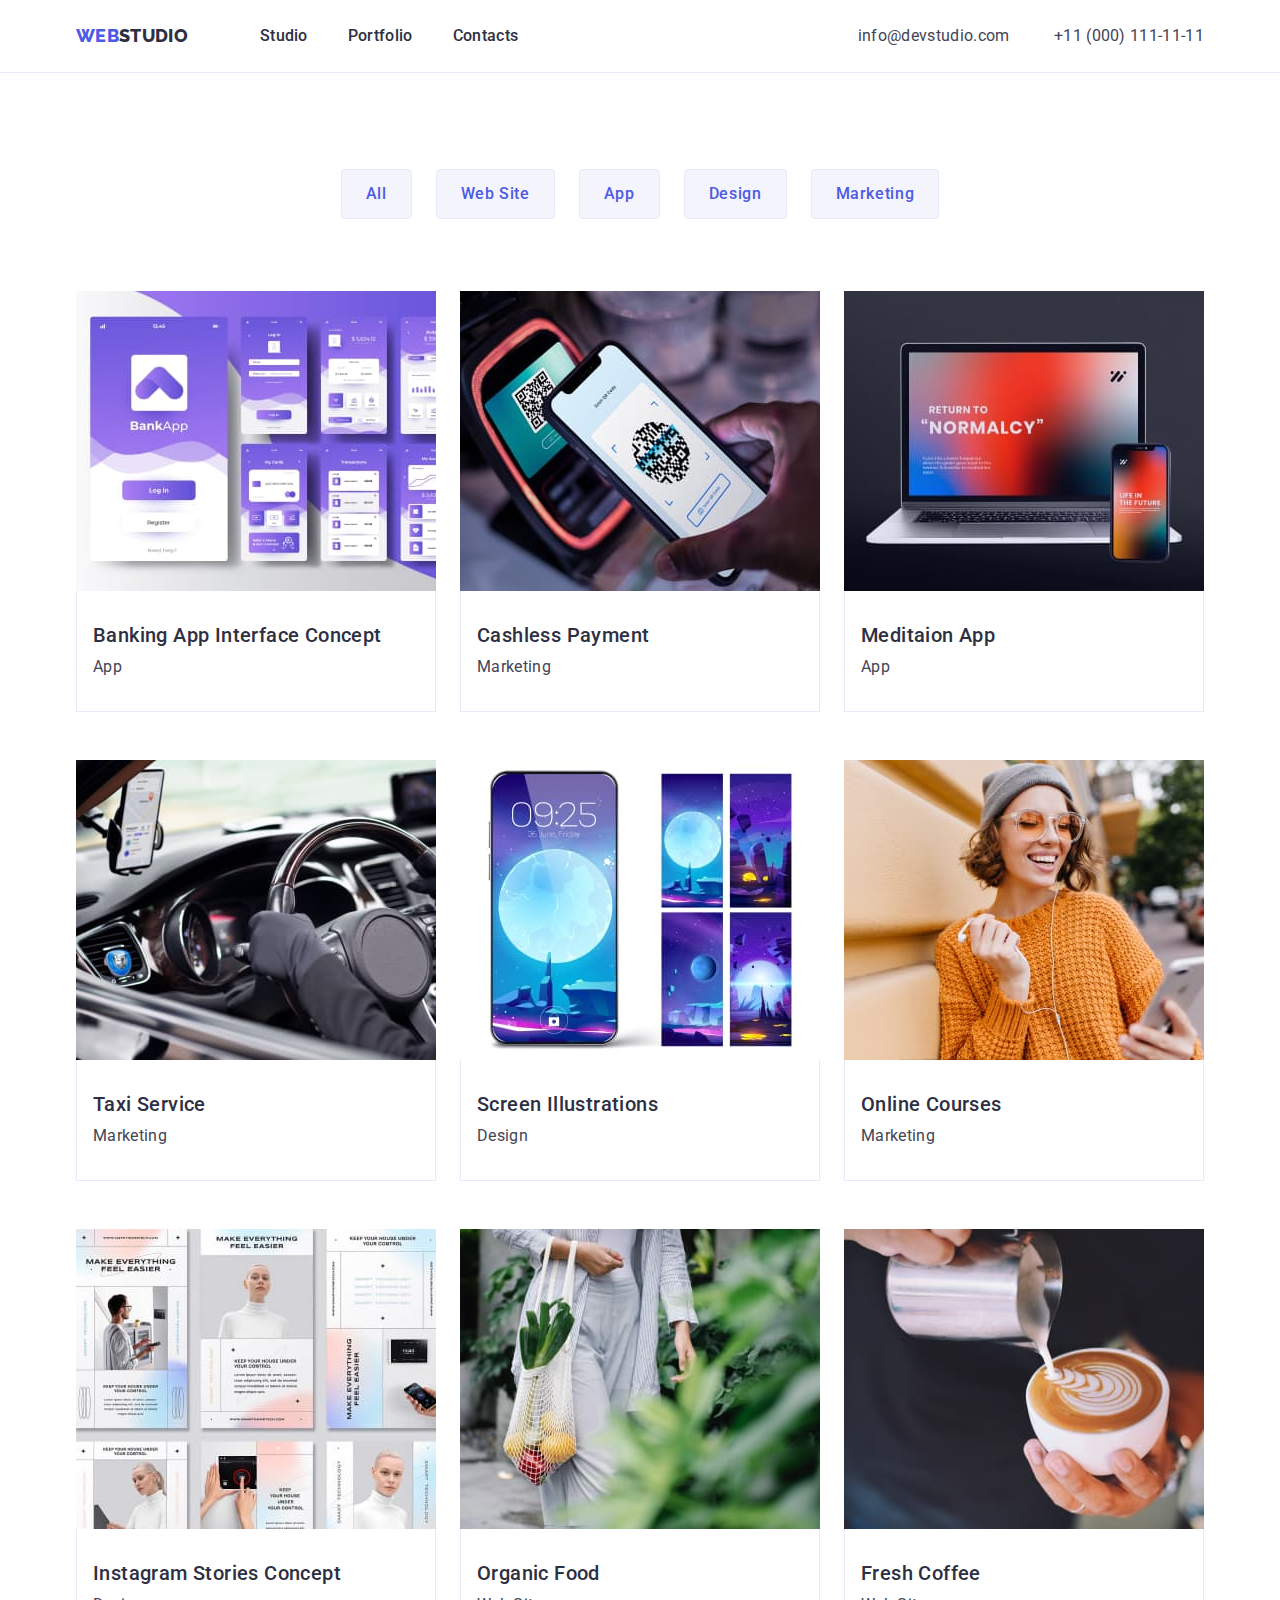
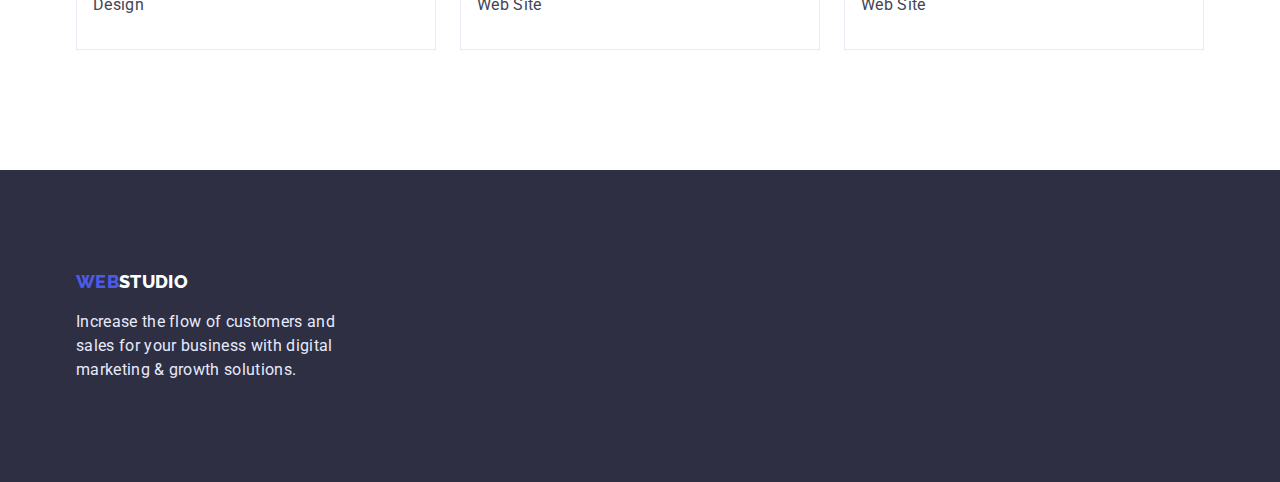
==== commit 8e7efd6f: "Changes padding for portfolio section" ====
--- a/portfolio.html
+++ b/portfolio.html
@@ -52,7 +52,7 @@
       </div>
     </header>
     <main>
-      <section class="container section">
+      <section class="container section-portfolio">
         <h1 class="title1 hidden">Portfolio</h1>
         <!--Navigation tabs-->
         <ul class="projects-nav">
--- a/css/styles.css
+++ b/css/styles.css
@@ -196,6 +196,11 @@
   padding-bottom: var(--large-v-gap);
 }
 
+.section-portfolio {
+  padding-top: 96px;
+  padding-bottom: var(--large-v-gap);
+}
+
 .benefits {
   padding-bottom: 0;
 }
@@ -263,15 +268,24 @@
   list-style: none;
   display: flex;
   flex-wrap: wrap;
-  margin-left: calc(-1 * var(--horizontal-gap));
-  margin-top: calc(-1 * var(--vertical-gap));
+  /* margin-left: calc(-1 * var(--horizontal-gap));
+  margin-top: calc(-1 * var(--vertical-gap)); */
 }
 
 .projects > .project-item {
-  flex-basis: calc((100% / 3 - var(--horizontal-gap)));
+  /* flex-basis: calc((100% / 3 - var(--horizontal-gap))); */
+  flex-basis: calc((100% - 2 * var(--horizontal-gap)) / 3);
   list-style: none;
   margin-left: var(--horizontal-gap);
   margin-top: var(--vertical-gap);
+}
+
+.projects > .project-item:nth-child(3n + 1) {
+  margin-left: 0;
+}
+
+.projects > .project-item:nth-child(-n + 3) {
+  margin-top: 0;
 }
 
 .projects-nav {
@@ -306,7 +320,8 @@
   margin-right: 0;
 }
 
-.project-type:hover {
+.project-type:hover,
+.project-type:focus {
   background: var(--primary);
   box-shadow: 0px 3px 1px rgba(0, 0, 0, 0.1), 0px 2px 1px rgba(0, 0, 0, 0.08),
     0px 2px 2px rgba(0, 0, 0, 0.12);
